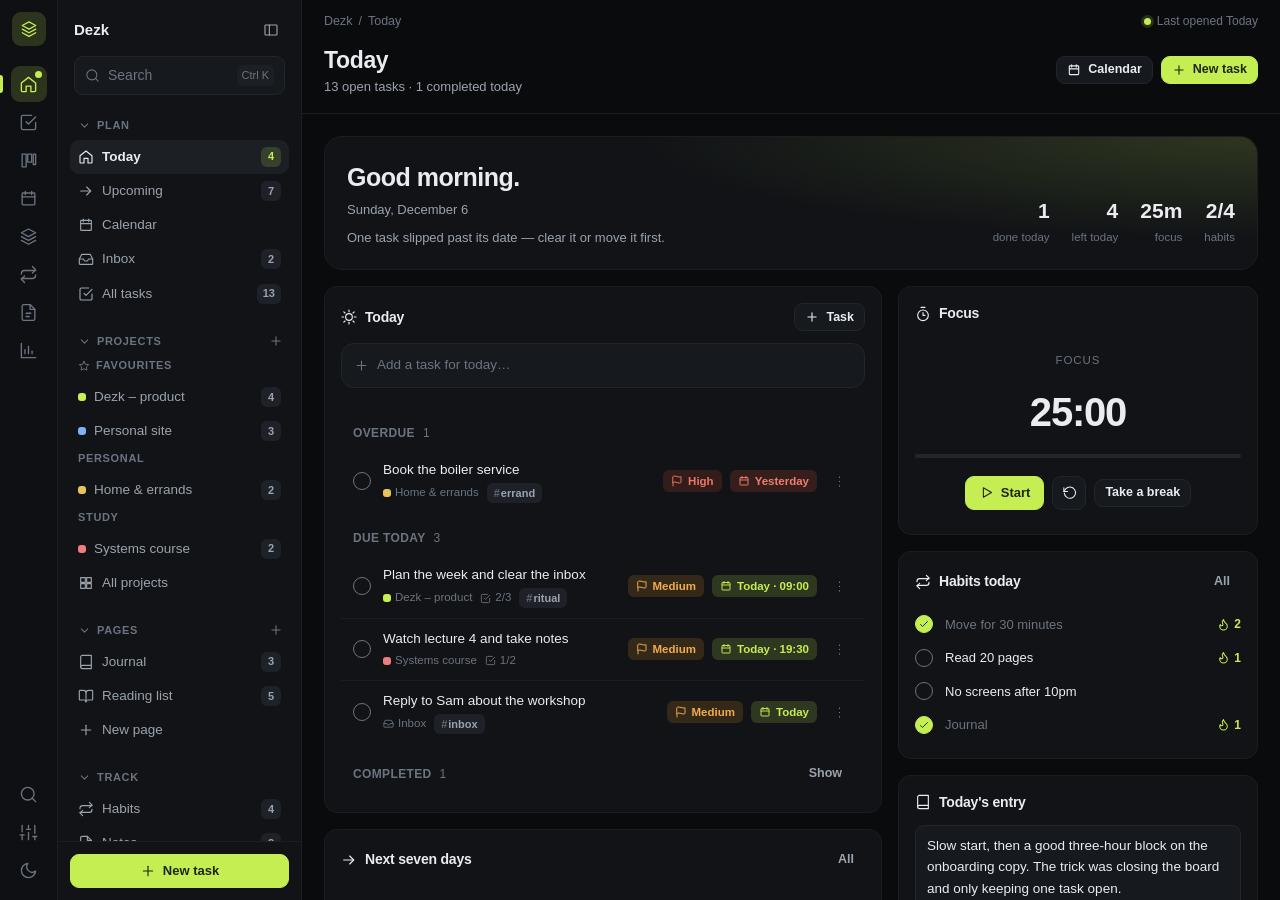
==== app/index.html @ 038cbd74 "Add Dezk, a local-first daily productivity deck A static web app under app/ — no build step, no depe" ====
<!doctype html>
<html lang="en" data-theme="dark">
<head>
<meta charset="utf-8" />
<meta name="viewport" content="width=device-width, initial-scale=1, viewport-fit=cover" />
<title>Dezk — daily deck</title>
<meta name="description" content="Dezk — a local-first daily productivity deck: tasks, project boards, habits, journal, reading list and custom pages." />
<meta name="color-scheme" content="dark light" />
<link rel="icon" href="assets/favicon.svg" type="image/svg+xml" />
<link rel="stylesheet" href="styles/tokens.css" />
<link rel="stylesheet" href="styles/base.css" />
<link rel="stylesheet" href="styles/layout.css" />
<link rel="stylesheet" href="styles/components.css" />
<link rel="stylesheet" href="styles/views.css" />
</head>
<body>
  <div id="app" class="app-shell" aria-busy="true"></div>
  <div id="overlays"></div>
  <noscript>Dezk needs JavaScript enabled.</noscript>
  <script type="module" src="src/main.js"></script>
</body>
</html>
---- app/styles/tokens.css ----
/* Design tokens. Dark is the default surface; light is a full re-map. */
:root {
  --accent-h: 76;
  --accent-s: 82%;
  --accent-l: 63%;

  --accent: hsl(var(--accent-h) var(--accent-s) var(--accent-l));
  --accent-soft: hsl(var(--accent-h) var(--accent-s) var(--accent-l) / 0.16);
  --accent-line: hsl(var(--accent-h) var(--accent-s) var(--accent-l) / 0.35);
  --accent-ink: hsl(var(--accent-h) 45% 10%);

  --radius-xs: 6px;
  --radius-sm: 9px;
  --radius-md: 13px;
  --radius-lg: 18px;
  --radius-xl: 26px;

  --space-1: 4px;
  --space-2: 8px;
  --space-3: 12px;
  --space-4: 16px;
  --space-5: 22px;
  --space-6: 30px;

  --rail-w: 58px;
  --side-w: 244px;
  --topbar-h: 62px;

  --font: "Inter", "SF Pro Text", -apple-system, BlinkMacSystemFont, "Segoe UI", Roboto, Helvetica, Arial, sans-serif;
  --mono: "JetBrains Mono", ui-monospace, SFMono-Regular, Menlo, Consolas, monospace;

  --ease: cubic-bezier(0.22, 0.61, 0.36, 1);
  --shadow-sm: 0 1px 2px rgb(0 0 0 / 0.4);
  --shadow-md: 0 8px 24px -8px rgb(0 0 0 / 0.55);
  --shadow-lg: 0 24px 60px -20px rgb(0 0 0 / 0.7);

  /* status hues, shared by both themes */
  --hue-high: 8;
  --hue-medium: 35;
  --hue-low: 200;
  --hue-done: 145;
}

:root, [data-theme="dark"] {
  --bg: #0a0b0d;
  --bg-rail: #0e1013;
  --panel: #111316;
  --panel-2: #16191d;
  --panel-3: #1c2025;
  --card: #15181c;
  --card-hover: #1a1e23;
  --line: #22262c;
  --line-soft: #1a1e22;
  --ink: #e9edf2;
  --ink-2: #9aa3ae;
  --ink-3: #6b7480;
  --ink-inv: #0a0b0d;
  --overlay: rgb(4 5 7 / 0.72);
  --track: #22262c;
  --chip: #1e2228;
  --scrim: rgb(255 255 255 / 0.04);
  --shadow-color: 0 0% 0%;
}

[data-theme="light"] {
  --bg: #f4f5f7;
  --bg-rail: #ffffff;
  --panel: #ffffff;
  --panel-2: #f7f8fa;
  --panel-3: #eef0f4;
  --card: #ffffff;
  --card-hover: #f7f8fa;
  --line: #e2e5ea;
  --line-soft: #ebedf1;
  --ink: #14171c;
  --ink-2: #5b636e;
  --ink-3: #8b929c;
  --ink-inv: #ffffff;
  --overlay: rgb(20 23 28 / 0.42);
  --track: #e4e7ec;
  --chip: #eef0f4;
  --scrim: rgb(16 18 22 / 0.03);
  --shadow-sm: 0 1px 2px rgb(16 18 22 / 0.08);
  --shadow-md: 0 10px 26px -12px rgb(16 18 22 / 0.22);
  --shadow-lg: 0 26px 60px -22px rgb(16 18 22 / 0.28);
}
---- app/styles/base.css ----
*, *::before, *::after { box-sizing: border-box; }
html, body { height: 100%; }
body {
  margin: 0;
  font-family: var(--font);
  font-size: 14px;
  line-height: 1.5;
  color: var(--ink);
  background: var(--bg);
  -webkit-font-smoothing: antialiased;
  text-rendering: optimizeLegibility;
  overflow: hidden;
}
h1, h2, h3, h4, p, figure { margin: 0; }
h1, h2, h3, h4 { font-weight: 620; letter-spacing: -0.015em; }
button, input, textarea, select { font: inherit; color: inherit; }
button { cursor: pointer; background: none; border: 0; padding: 0; }
a { color: inherit; text-decoration: none; }
ul, ol { margin: 0; padding: 0; list-style: none; }
svg { display: block; flex: none; }
[hidden] { display: none !important; }

:focus-visible { outline: 2px solid var(--accent); outline-offset: 2px; border-radius: var(--radius-xs); }
::selection { background: var(--accent-soft); color: var(--ink); }

::-webkit-scrollbar { width: 10px; height: 10px; }
::-webkit-scrollbar-track { background: transparent; }
::-webkit-scrollbar-thumb { background: var(--line); border: 3px solid transparent; background-clip: content-box; border-radius: 99px; }
::-webkit-scrollbar-thumb:hover { background-color: var(--ink-3); background-clip: content-box; }
* { scrollbar-width: thin; scrollbar-color: var(--line) transparent; }

.u-scroll { overflow-y: auto; overscroll-behavior: contain; }
.u-row { display: flex; align-items: center; gap: var(--space-2); }
.u-col { display: flex; flex-direction: column; }
.u-grow { flex: 1; min-width: 0; }
.u-truncate { overflow: hidden; text-overflow: ellipsis; white-space: nowrap; }
.u-clamp-2 { display: -webkit-box; -webkit-line-clamp: 2; -webkit-box-orient: vertical; overflow: hidden; }
.u-clamp-3 { display: -webkit-box; -webkit-line-clamp: 3; -webkit-box-orient: vertical; overflow: hidden; }
.u-muted { color: var(--ink-2); }
.u-dim { color: var(--ink-3); }
.u-sr {
  position: absolute; width: 1px; height: 1px; padding: 0; margin: -1px;
  overflow: hidden; clip: rect(0 0 0 0); white-space: nowrap; border: 0;
}
.u-mono { font-family: var(--mono); font-variant-numeric: tabular-nums; }

@media (prefers-reduced-motion: reduce) {
  *, *::before, *::after { animation-duration: 0.001ms !important; transition-duration: 0.001ms !important; }
}
---- app/styles/layout.css ----
.app-shell {
  display: grid;
  grid-template-columns: var(--rail-w) var(--side-w) 1fr;
  height: 100dvh;
  background: var(--bg);
}
.app-shell[data-sidebar="collapsed"] { grid-template-columns: var(--rail-w) 0 1fr; }

/* ---------- icon rail ---------- */
.rail {
  grid-column: 1;
  display: flex;
  flex-direction: column;
  align-items: center;
  gap: var(--space-2);
  padding: var(--space-3) 0;
  background: var(--bg-rail);
  border-right: 1px solid var(--line-soft);
  z-index: 3;
}
.rail__logo {
  width: 34px; height: 34px;
  display: grid; place-items: center;
  border-radius: var(--radius-sm);
  background: var(--accent-soft);
  color: var(--accent);
  margin-bottom: var(--space-3);
}
.rail__group { display: flex; flex-direction: column; gap: 2px; width: 100%; align-items: center; }
.rail__spacer { flex: 1; }
.rail__btn {
  position: relative;
  width: 36px; height: 36px;
  display: grid; place-items: center;
  border-radius: var(--radius-sm);
  color: var(--ink-3);
  transition: color 0.14s var(--ease), background 0.14s var(--ease);
}
.rail__btn:hover { color: var(--ink); background: var(--scrim); }
.rail__btn[aria-current="true"] { color: var(--accent); background: var(--accent-soft); }
.rail__btn[aria-current="true"]::before {
  content: ""; position: absolute; left: -11px; top: 50%; translate: 0 -50%;
  width: 3px; height: 18px; border-radius: 0 3px 3px 0; background: var(--accent);
}
.rail__dot {
  position: absolute; top: 5px; right: 5px;
  min-width: 7px; height: 7px; border-radius: 99px; background: var(--accent);
}

/* ---------- sidebar ---------- */
.sidebar {
  grid-column: 2;
  display: flex;
  flex-direction: column;
  min-height: 0;
  background: var(--panel);
  border-right: 1px solid var(--line-soft);
  overflow: hidden;
  z-index: 2;
}
.sidebar__head {
  display: flex; align-items: center; justify-content: space-between;
  gap: var(--space-2);
  padding: var(--space-4) var(--space-4) var(--space-3);
}
.sidebar__title { font-size: 15px; font-weight: 640; }
.sidebar__body { flex: 1; min-height: 0; overflow-y: auto; padding: 0 var(--space-3) var(--space-3); }
.sidebar__foot { padding: var(--space-3); border-top: 1px solid var(--line-soft); }

.seg {
  display: flex; gap: 2px; padding: 3px;
  background: var(--panel-2); border-radius: var(--radius-sm);
  margin: 0 var(--space-4) var(--space-3);
}
.seg__btn {
  flex: 1; padding: 6px 10px; border-radius: var(--radius-xs);
  font-size: 12.5px; font-weight: 550; color: var(--ink-3);
  transition: background 0.14s var(--ease), color 0.14s var(--ease);
}
.seg__btn:hover { color: var(--ink); }
.seg__btn[aria-pressed="true"] { background: var(--panel-3); color: var(--ink); box-shadow: var(--shadow-sm); }

.side-search {
  display: flex; align-items: center; gap: var(--space-2);
  margin: 0 var(--space-4) var(--space-4);
  padding: 8px 10px;
  border: 1px solid var(--line); border-radius: var(--radius-sm);
  background: var(--panel-2); color: var(--ink-3);
  width: calc(100% - var(--space-4) * 2);
  transition: border-color 0.14s var(--ease);
}
.side-search:hover { border-color: var(--ink-3); color: var(--ink-2); }
.side-search kbd {
  margin-left: auto; font-family: var(--font); font-size: 11px;
  padding: 2px 5px; border-radius: 5px; background: var(--panel-3); color: var(--ink-3);
}

.nav-section { margin-bottom: var(--space-4); }
.nav-section__head {
  display: flex; align-items: center; gap: 6px;
  width: 100%; padding: 6px var(--space-2);
  font-size: 11px; font-weight: 600; letter-spacing: 0.06em; text-transform: uppercase;
  color: var(--ink-3);
}
.nav-section__head:hover { color: var(--ink-2); }
.nav-section__head svg { transition: rotate 0.16s var(--ease); }
.nav-section[data-open="false"] .nav-section__head svg { rotate: -90deg; }
.nav-section[data-open="false"] .nav-section__list { display: none; }
.nav-section__add { margin-left: auto; color: var(--ink-3); display: grid; place-items: center; }
.nav-section__add:hover { color: var(--accent); }

.nav-item {
  display: flex; align-items: center; gap: var(--space-2);
  width: 100%; padding: 7px var(--space-2);
  border-radius: var(--radius-sm);
  color: var(--ink-2); font-size: 13.5px; text-align: left;
  transition: background 0.14s var(--ease), color 0.14s var(--ease);
}
.nav-item:hover { background: var(--panel-2); color: var(--ink); }
.nav-item[aria-current="page"] { background: var(--panel-3); color: var(--ink); font-weight: 560; }
.nav-item__swatch { width: 8px; height: 8px; border-radius: 3px; flex: none; }
.nav-item__hash { color: var(--ink-3); font-weight: 500; }
.nav-item__count {
  margin-left: auto; min-width: 20px; height: 20px; padding: 0 6px;
  display: grid; place-items: center;
  font-size: 11px; font-weight: 600; font-variant-numeric: tabular-nums;
  border-radius: 6px; background: var(--chip); color: var(--ink-2);
}
.nav-item[aria-current="page"] .nav-item__count { background: var(--accent-soft); color: var(--accent); }
.nav-item__count[data-tone="accent"] { background: var(--accent-soft); color: var(--accent); }

/* ---------- main column ---------- */
.main { grid-column: 3; display: flex; flex-direction: column; min-width: 0; min-height: 0; }

.topbar {
  display: flex; flex-direction: column; gap: var(--space-3);
  padding: var(--space-3) var(--space-5) var(--space-4);
  border-bottom: 1px solid var(--line-soft);
  background: var(--bg);
}
.topbar__crumbs { display: flex; align-items: center; gap: 6px; font-size: 12.5px; color: var(--ink-3); }
.topbar__crumbs a:hover { color: var(--ink-2); }
.topbar__status { margin-left: auto; display: flex; align-items: center; gap: 6px; font-size: 12px; }
.topbar__main { display: flex; align-items: center; gap: var(--space-3); flex-wrap: wrap; }
.topbar__title { display: flex; align-items: center; gap: var(--space-2); font-size: 23px; }
.topbar__sub { font-size: 13px; color: var(--ink-2); }
.topbar__tools { margin-left: auto; display: flex; align-items: center; gap: var(--space-2); }

.view { flex: 1; min-height: 0; overflow: auto; }
.view__inner { padding: var(--space-5); max-width: 1160px; }
.view--wide .view__inner { max-width: none; }

@media (max-width: 1080px) {
  /* The sidebar stops taking space and floats over the content instead. */
  .app-shell, .app-shell[data-sidebar="open"], .app-shell[data-sidebar="collapsed"] {
    grid-template-columns: var(--rail-w) 0 1fr;
  }
  .app-shell[data-sidebar="open"] .rail { z-index: 35; }
  .app-shell[data-sidebar="open"] .sidebar {
    position: fixed;
    inset: 0 auto 0 var(--rail-w);
    width: var(--side-w);
    z-index: 30;
    box-shadow: var(--shadow-lg);
  }
  .sidebar-scrim {
    position: fixed;
    inset: 0;
    z-index: 25;
    background: var(--overlay);
    animation: fade 0.16s var(--ease);
  }
}
@media (min-width: 1081px) {
  .sidebar-scrim { display: none; }
}
@media (max-width: 720px) {
  .view__inner { padding: var(--space-4); }
  .topbar { padding: var(--space-3) var(--space-4); }
  .topbar__title { font-size: 19px; }
  .topbar__main { align-items: flex-start; }
  .topbar__tools { margin-left: 0; width: 100%; flex-wrap: wrap; }
  .hero { padding: var(--space-4); }
  .hero__greet { font-size: 21px; }
  .hero__stats { margin-left: 0; width: 100%; justify-content: space-between; gap: var(--space-3); }
  .hero__stat { text-align: left; }
  .board { padding: var(--space-4); }
  .column { flex: 0 0 min(300px, 84vw); width: min(300px, 84vw); }
  .drawer { width: 100vw; }
  .filterbar { gap: 6px; }

  /* Stack each task row so long titles are not squeezed into one word a line. */
  .task-row { flex-wrap: wrap; row-gap: 6px; }
  .task-row__main { flex: 1 1 60%; }
  .task-row__side { width: 100%; padding-left: 30px; }
  .task-row__side .btn { margin-left: auto; }
  .today-cols { grid-template-columns: minmax(0, 1fr) !important; }
  .note-grid, .gallery { grid-template-columns: minmax(0, 1fr); }
  .drawer__row { grid-template-columns: 84px 1fr; }
}
---- app/styles/components.css ----
/* ---------- buttons ---------- */
.btn {
  display: inline-flex; align-items: center; justify-content: center; gap: 7px;
  height: 34px; padding: 0 13px;
  border: 1px solid var(--line); border-radius: var(--radius-sm);
  background: var(--panel-2); color: var(--ink);
  font-size: 13px; font-weight: 550; white-space: nowrap;
  transition: background 0.14s var(--ease), border-color 0.14s var(--ease), color 0.14s var(--ease), opacity 0.14s var(--ease);
}
.btn:hover { background: var(--panel-3); border-color: var(--ink-3); }
.btn:active { scale: 0.985; }
.btn[disabled] { opacity: 0.45; pointer-events: none; }
.btn--primary { background: var(--accent); border-color: var(--accent); color: var(--accent-ink); }
.btn--primary:hover { background: var(--accent); border-color: var(--accent); filter: brightness(1.08); }
.btn--ghost { background: transparent; border-color: transparent; color: var(--ink-2); }
.btn--ghost:hover { background: var(--panel-2); color: var(--ink); border-color: transparent; }
.btn--danger { color: hsl(var(--hue-high) 75% 62%); }
.btn--danger:hover { background: hsl(var(--hue-high) 75% 62% / 0.12); border-color: hsl(var(--hue-high) 75% 62% / 0.4); }
.btn--sm { height: 28px; padding: 0 10px; font-size: 12.5px; }
.btn--icon { width: 34px; padding: 0; }
.btn--icon.btn--sm { width: 28px; }
.btn--block { width: 100%; }
.btn--dashed { border-style: dashed; background: transparent; color: var(--ink-2); }
.btn--dashed:hover { color: var(--ink); background: var(--panel-2); }

/* ---------- form fields ---------- */
.field { display: flex; flex-direction: column; gap: 6px; }
.field__label { font-size: 12px; font-weight: 560; color: var(--ink-2); }
.field__hint { font-size: 11.5px; color: var(--ink-3); }
.input, .textarea, .select {
  width: 100%; padding: 9px 11px;
  border: 1px solid var(--line); border-radius: var(--radius-sm);
  background: var(--panel-2); color: var(--ink);
  font-size: 13.5px;
  transition: border-color 0.14s var(--ease), background 0.14s var(--ease);
}
.input::placeholder, .textarea::placeholder { color: var(--ink-3); }
.input:hover, .textarea:hover, .select:hover { border-color: var(--ink-3); }
.input:focus, .textarea:focus, .select:focus { outline: none; border-color: var(--accent); background: var(--panel); }
.textarea { resize: vertical; min-height: 84px; line-height: 1.6; }
.select { appearance: none; cursor: pointer; padding-right: 30px;
  background-image: linear-gradient(45deg, transparent 50%, var(--ink-3) 50%), linear-gradient(135deg, var(--ink-3) 50%, transparent 50%);
  background-position: calc(100% - 15px) 17px, calc(100% - 10px) 17px;
  background-size: 5px 5px, 5px 5px; background-repeat: no-repeat;
}
.input--ghost { background: transparent; border-color: transparent; padding: 4px 6px; }
.input--ghost:hover { background: var(--panel-2); border-color: transparent; }
.input--title { font-size: 18px; font-weight: 620; letter-spacing: -0.015em; }

.switch {
  position: relative; width: 38px; height: 22px; flex: none;
  border-radius: 99px; background: var(--track); border: 1px solid var(--line);
  transition: background 0.16s var(--ease), border-color 0.16s var(--ease);
}
.switch::after {
  content: ""; position: absolute; top: 2px; left: 2px;
  width: 16px; height: 16px; border-radius: 99px; background: var(--ink-2);
  transition: translate 0.16s var(--ease), background 0.16s var(--ease);
}
.switch[aria-checked="true"] { background: var(--accent); border-color: var(--accent); }
.switch[aria-checked="true"]::after { translate: 16px 0; background: var(--accent-ink); }

.check {
  width: 18px; height: 18px; flex: none;
  display: grid; place-items: center;
  border: 1.6px solid var(--ink-3); border-radius: 6px;
  color: transparent;
  transition: border-color 0.14s var(--ease), background 0.14s var(--ease), color 0.14s var(--ease);
}
.check:hover { border-color: var(--accent); }
.check[aria-checked="true"] { background: var(--accent); border-color: var(--accent); color: var(--accent-ink); }
.check--round { border-radius: 99px; }

/* ---------- chips, tags, badges ---------- */
.chip {
  display: inline-flex; align-items: center; gap: 5px;
  height: 22px; padding: 0 8px;
  border-radius: var(--radius-xs);
  background: var(--chip); color: var(--ink-2);
  font-size: 11.5px; font-weight: 560; white-space: nowrap;
}
.chip svg { width: 12px; height: 12px; }
.chip--accent { background: var(--accent-soft); color: var(--accent); }
.chip--high { background: hsl(var(--hue-high) 70% 55% / 0.16); color: hsl(var(--hue-high) 80% 66%); }
.chip--medium { background: hsl(var(--hue-medium) 80% 55% / 0.16); color: hsl(var(--hue-medium) 85% 62%); }
.chip--low { background: hsl(var(--hue-low) 70% 55% / 0.16); color: hsl(var(--hue-low) 75% 66%); }
.chip--done { background: hsl(var(--hue-done) 60% 45% / 0.16); color: hsl(var(--hue-done) 60% 55%); }
.chip--overdue { background: hsl(var(--hue-high) 70% 55% / 0.18); color: hsl(var(--hue-high) 80% 68%); }
.chip--button { cursor: pointer; }
.chip--button:hover { filter: brightness(1.15); }
.chip__x { display: grid; place-items: center; opacity: 0.6; }
.chip__x:hover { opacity: 1; }

.tag {
  display: inline-flex; align-items: center; height: 20px; padding: 0 7px;
  border-radius: var(--radius-xs); font-size: 11px; font-weight: 550;
  background: var(--chip); color: var(--ink-2);
}
.tag::before { content: "#"; opacity: 0.55; margin-right: 1px; }

.dot { width: 7px; height: 7px; border-radius: 99px; flex: none; background: var(--ink-3); }
.dot--live { background: var(--accent); box-shadow: 0 0 0 3px var(--accent-soft); }

/* ---------- avatars ---------- */
.avatars { display: flex; align-items: center; }
.avatars > * + * { margin-left: -8px; }
.avatar {
  width: 26px; height: 26px; border-radius: 99px;
  display: grid; place-items: center;
  font-size: 10.5px; font-weight: 650; letter-spacing: 0.02em;
  color: var(--ink-inv);
  border: 2px solid var(--bg);
  background: var(--accent);
}
.avatar--more { background: var(--panel-3); color: var(--ink-2); }
.avatar--lg { width: 34px; height: 34px; font-size: 13px; }

/* ---------- cards & panels ---------- */
.panel {
  background: var(--panel); border: 1px solid var(--line-soft);
  border-radius: var(--radius-md);
}
.panel__head {
  display: flex; align-items: center; gap: var(--space-2);
  padding: var(--space-4) var(--space-4) var(--space-3);
}
.panel__title { font-size: 14px; font-weight: 600; }
.panel__body { padding: 0 var(--space-4) var(--space-4); }
.panel__tools { margin-left: auto; display: flex; align-items: center; gap: 4px; }

.stat {
  display: flex; flex-direction: column; gap: 4px;
  padding: var(--space-4);
  background: var(--panel); border: 1px solid var(--line-soft); border-radius: var(--radius-md);
}
.stat__label { font-size: 11.5px; font-weight: 560; color: var(--ink-3); text-transform: uppercase; letter-spacing: 0.05em; }
.stat__value { font-size: 26px; font-weight: 640; letter-spacing: -0.02em; font-variant-numeric: tabular-nums; }
.stat__meta { font-size: 12px; color: var(--ink-2); }

.progress { height: 6px; border-radius: 99px; background: var(--track); overflow: hidden; }
.progress__fill { height: 100%; border-radius: 99px; background: var(--accent); transition: width 0.3s var(--ease); }
.progress--thin { height: 4px; }

.ring { display: grid; place-items: center; position: relative; }
.ring__text { position: absolute; font-size: 12px; font-weight: 620; font-variant-numeric: tabular-nums; }

/* ---------- empty state ---------- */
.empty {
  display: flex; flex-direction: column; align-items: center; gap: var(--space-3);
  padding: var(--space-6) var(--space-4); text-align: center;
  color: var(--ink-2);
}
.empty__art {
  width: 74px; height: 74px; display: grid; place-items: center;
  border-radius: var(--radius-lg); background: var(--panel-2); color: var(--ink-3);
  border: 1px solid var(--line-soft);
}
.empty__title { font-size: 14.5px; font-weight: 600; color: var(--ink); }
.empty__text { font-size: 13px; max-width: 46ch; }

/* ---------- menu / dropdown ---------- */
.menu {
  position: fixed; z-index: 60; min-width: 190px; padding: 5px;
  background: var(--panel-2); border: 1px solid var(--line); border-radius: var(--radius-md);
  box-shadow: var(--shadow-lg);
  animation: pop 0.12s var(--ease);
}
.menu__item {
  display: flex; align-items: center; gap: var(--space-2);
  width: 100%; padding: 7px 9px; border-radius: var(--radius-xs);
  font-size: 13px; color: var(--ink-2); text-align: left;
}
.menu__item:hover, .menu__item[data-active="true"] { background: var(--panel-3); color: var(--ink); }
.menu__item[data-danger="true"] { color: hsl(var(--hue-high) 75% 62%); }
.menu__item[data-danger="true"]:hover { background: hsl(var(--hue-high) 75% 62% / 0.12); }
.menu__item kbd, .menu__hint { margin-left: auto; font-size: 11px; color: var(--ink-3); font-family: var(--font); }
.menu__sep { height: 1px; margin: 5px 0; background: var(--line); }
.menu__label { padding: 6px 9px 4px; font-size: 11px; font-weight: 600; letter-spacing: 0.05em; text-transform: uppercase; color: var(--ink-3); }

/* ---------- modal & drawer ---------- */
.scrim {
  position: fixed; inset: 0; z-index: 50;
  background: var(--overlay); backdrop-filter: blur(3px);
  animation: fade 0.16s var(--ease);
}
.modal {
  position: fixed; z-index: 55; inset: 0; margin: auto;
  width: min(560px, calc(100vw - 32px)); height: fit-content; max-height: calc(100dvh - 64px);
  display: flex; flex-direction: column;
  background: var(--panel); border: 1px solid var(--line); border-radius: var(--radius-lg);
  box-shadow: var(--shadow-lg);
  animation: rise 0.18s var(--ease);
}
.modal--wide { width: min(760px, calc(100vw - 32px)); }
.modal__head { display: flex; align-items: center; gap: var(--space-3); padding: var(--space-4) var(--space-5); border-bottom: 1px solid var(--line-soft); }
.modal__title { font-size: 15.5px; font-weight: 620; }
.modal__body { padding: var(--space-5); overflow-y: auto; display: flex; flex-direction: column; gap: var(--space-4); }
.modal__foot { display: flex; align-items: center; gap: var(--space-2); padding: var(--space-4) var(--space-5); border-top: 1px solid var(--line-soft); }
.modal__foot > .u-grow { flex: 1; }

.drawer {
  position: fixed; z-index: 55; top: 0; right: 0; bottom: 0;
  width: min(460px, 100vw);
  display: flex; flex-direction: column;
  background: var(--panel); border-left: 1px solid var(--line);
  box-shadow: var(--shadow-lg);
  animation: slide-in 0.2s var(--ease);
}
.drawer__head { display: flex; align-items: center; gap: var(--space-2); padding: var(--space-3) var(--space-4); border-bottom: 1px solid var(--line-soft); }
.drawer__body { flex: 1; overflow-y: auto; padding: var(--space-4); display: flex; flex-direction: column; gap: var(--space-4); }
.drawer__foot { padding: var(--space-3) var(--space-4); border-top: 1px solid var(--line-soft); display: flex; gap: var(--space-2); }
.drawer__row { display: grid; grid-template-columns: 104px 1fr; align-items: center; gap: var(--space-3); }
.drawer__row > .field__label { padding-top: 0; }

/* ---------- command palette ---------- */
.palette {
  position: fixed; z-index: 55; left: 50%; top: 14vh; translate: -50% 0;
  width: min(620px, calc(100vw - 32px)); max-height: 66vh;
  display: flex; flex-direction: column;
  background: var(--panel); border: 1px solid var(--line); border-radius: var(--radius-lg);
  box-shadow: var(--shadow-lg); overflow: hidden;
  animation: rise 0.18s var(--ease);
}
.palette__search { display: flex; align-items: center; gap: var(--space-3); padding: var(--space-4); border-bottom: 1px solid var(--line-soft); color: var(--ink-3); }
.palette__input { flex: 1; background: none; border: 0; outline: none; font-size: 15px; color: var(--ink); }
.palette__input::placeholder { color: var(--ink-3); }
.palette__list { overflow-y: auto; padding: 6px; }
.palette__group { padding: 8px 10px 4px; font-size: 11px; font-weight: 600; letter-spacing: 0.05em; text-transform: uppercase; color: var(--ink-3); }
.palette__item {
  display: flex; align-items: center; gap: var(--space-3);
  width: 100%; padding: 9px 10px; border-radius: var(--radius-sm);
  text-align: left; color: var(--ink-2);
}
.palette__item[data-active="true"] { background: var(--panel-3); color: var(--ink); }
.palette__icon { width: 26px; height: 26px; display: grid; place-items: center; border-radius: var(--radius-xs); background: var(--panel-3); color: var(--ink-2); flex: none; }
.palette__item[data-active="true"] .palette__icon { background: var(--accent-soft); color: var(--accent); }
.palette__foot { display: flex; align-items: center; gap: var(--space-4); padding: 9px var(--space-4); border-top: 1px solid var(--line-soft); font-size: 11.5px; color: var(--ink-3); }
.palette__foot kbd { padding: 2px 5px; border-radius: 5px; background: var(--panel-3); font-family: var(--font); font-size: 10.5px; }

/* ---------- toast ---------- */
.toasts { position: fixed; z-index: 70; bottom: var(--space-4); left: 50%; translate: -50% 0; display: flex; flex-direction: column; gap: var(--space-2); align-items: center; }
.toast {
  display: flex; align-items: center; gap: var(--space-3);
  padding: 10px 14px; border-radius: var(--radius-sm);
  background: var(--panel-3); border: 1px solid var(--line); color: var(--ink);
  box-shadow: var(--shadow-lg); font-size: 13px;
  animation: rise 0.18s var(--ease);
}
.toast__action { color: var(--accent); font-weight: 600; font-size: 12.5px; }

/* ---------- misc ---------- */
.kbd {
  display: inline-grid; place-items: center; min-width: 20px; height: 20px; padding: 0 5px;
  border-radius: 5px; background: var(--panel-3); border: 1px solid var(--line);
  font-size: 11px; color: var(--ink-2);
}
.divider { height: 1px; background: var(--line-soft); }
.divider--v { width: 1px; height: 20px; background: var(--line); }

@keyframes fade { from { opacity: 0; } }
@keyframes pop { from { opacity: 0; scale: 0.97; } }
@keyframes rise { from { opacity: 0; translate: 0 8px; } }
@keyframes slide-in { from { translate: 24px 0; opacity: 0; } }
---- app/styles/views.css ----
/* ================= board / kanban ================= */
.board { display: flex; gap: var(--space-4); align-items: flex-start; padding: var(--space-5); min-height: 100%; }
.column {
  flex: 0 0 310px; width: 310px;
  display: flex; flex-direction: column; gap: var(--space-3);
  max-height: 100%;
}
.column__head { display: flex; align-items: center; gap: var(--space-2); padding: 0 2px; }
.column__name { font-size: 13.5px; font-weight: 600; }
.column__count { font-size: 12px; color: var(--ink-3); font-variant-numeric: tabular-nums; }
.column__tools { margin-left: auto; display: flex; gap: 2px; }
.column__list { display: flex; flex-direction: column; gap: var(--space-3); min-height: 60px; border-radius: var(--radius-md); }
.column__list[data-dropping="true"] { background: var(--accent-soft); outline: 1px dashed var(--accent-line); outline-offset: 3px; }

.tcard {
  display: flex; flex-direction: column; gap: var(--space-3);
  padding: var(--space-3); text-align: left; width: 100%;
  background: var(--card); border: 1px solid var(--line-soft); border-radius: var(--radius-md);
  transition: background 0.14s var(--ease), border-color 0.14s var(--ease), translate 0.14s var(--ease);
  cursor: grab;
}
.tcard:hover { background: var(--card-hover); border-color: var(--line); }
.tcard[data-dragging="true"] { opacity: 0.45; cursor: grabbing; }
.tcard__top { display: flex; align-items: center; gap: 6px; }
.tcard__menu { margin-left: auto; color: var(--ink-3); display: grid; place-items: center; opacity: 0; transition: opacity 0.14s var(--ease); }
.tcard:hover .tcard__menu, .tcard__menu:focus-visible { opacity: 1; }
.tcard__title { font-size: 13.5px; font-weight: 580; line-height: 1.4; }
.tcard__desc { font-size: 12.5px; color: var(--ink-2); line-height: 1.55; }
.tcard__more { color: var(--ink-3); text-decoration: underline; text-underline-offset: 2px; }
.tcard__foot { display: flex; align-items: center; gap: var(--space-3); }
.tcard__meta { margin-left: auto; display: flex; align-items: center; gap: var(--space-3); color: var(--ink-3); font-size: 11.5px; }
.tcard__meta span { display: inline-flex; align-items: center; gap: 4px; }
.tcard__progress { display: flex; align-items: center; gap: var(--space-2); }
.tcard__progress .progress { flex: 1; }
.tcard__progress b { font-size: 11px; font-weight: 600; color: var(--ink-2); font-variant-numeric: tabular-nums; }
.tcard--done .tcard__title { color: var(--ink-3); text-decoration: line-through; }

.newcard {
  display: flex; flex-direction: column; gap: var(--space-3);
  padding: var(--space-4);
  background: var(--panel); border: 1px solid var(--line-soft); border-radius: var(--radius-md);
}
.newcard__art {
  height: 118px; border-radius: var(--radius-sm); background: var(--panel-2);
  display: grid; place-items: center; color: var(--ink-3);
  border: 1px solid var(--line-soft);
}
.newcard__title { font-size: 13.5px; font-weight: 600; }
.newcard__text { font-size: 12.5px; color: var(--ink-2); line-height: 1.55; }

/* ================= task list ================= */
.tasklist { display: flex; flex-direction: column; }
.task-row {
  display: flex; align-items: center; gap: var(--space-3);
  padding: 10px var(--space-3);
  border-bottom: 1px solid var(--line-soft);
  transition: background 0.12s var(--ease);
}
.task-row:hover { background: var(--panel-2); }
.task-row:last-child { border-bottom: 0; }
.task-row__main { flex: 1; min-width: 0; display: flex; flex-direction: column; gap: 3px; cursor: pointer; text-align: left; }
.task-row__title { font-size: 13.5px; font-weight: 520; }
.task-row__sub { display: flex; align-items: center; gap: var(--space-2); font-size: 11.5px; color: var(--ink-3); flex-wrap: wrap; }
.task-row__side { display: flex; align-items: center; gap: var(--space-2); }
.task-row[data-done="true"] .task-row__title { color: var(--ink-3); text-decoration: line-through; }
.task-row__drag { color: var(--ink-3); opacity: 0; cursor: grab; }
.task-row:hover .task-row__drag { opacity: 1; }

.group-head {
  display: flex; align-items: center; gap: var(--space-2);
  padding: var(--space-4) var(--space-3) var(--space-2);
  font-size: 12px; font-weight: 620; letter-spacing: 0.03em; text-transform: uppercase; color: var(--ink-3);
}
.group-head__count { font-variant-numeric: tabular-nums; color: var(--ink-3); font-weight: 500; }

.quickadd {
  display: flex; align-items: center; gap: var(--space-2);
  padding: 6px 8px 6px 12px;
  background: var(--panel-2); border: 1px solid var(--line); border-radius: var(--radius-md);
  transition: border-color 0.14s var(--ease);
}
.quickadd:focus-within { border-color: var(--accent); }
.quickadd__input { flex: 1; background: none; border: 0; outline: none; font-size: 13.5px; padding: 5px 0; }
.quickadd__input::placeholder { color: var(--ink-3); }
.quickadd__hint { display: flex; align-items: center; gap: 6px; font-size: 11px; color: var(--ink-3); flex-wrap: wrap; }

.filterbar { display: flex; align-items: center; gap: var(--space-2); flex-wrap: wrap; margin-bottom: var(--space-4); }

/* ================= today ================= */
.today-grid {
  display: grid; gap: var(--space-4);
  grid-template-columns: repeat(auto-fit, minmax(255px, 1fr));
}
.hero {
  display: flex; align-items: flex-end; gap: var(--space-4); flex-wrap: wrap;
  padding: var(--space-5);
  border: 1px solid var(--line-soft); border-radius: var(--radius-lg);
  background:
    radial-gradient(120% 140% at 100% 0%, var(--accent-soft), transparent 55%),
    var(--panel);
  margin-bottom: var(--space-4);
}
.hero__greet { font-size: 25px; letter-spacing: -0.02em; }
.hero__date { font-size: 13px; color: var(--ink-2); margin-top: 4px; }
.hero__stats { margin-left: auto; display: flex; gap: var(--space-5); }
.hero__stat { text-align: right; }
.hero__stat b { display: block; font-size: 21px; font-weight: 640; font-variant-numeric: tabular-nums; }
.hero__stat span { font-size: 11.5px; color: var(--ink-3); }

.mini-task { display: flex; align-items: center; gap: var(--space-3); padding: 7px 0; }
.mini-task__title { font-size: 13px; }
.mini-task[data-done="true"] .mini-task__title { color: var(--ink-3); }

.agenda-row { display: flex; gap: var(--space-3); padding: 8px 0; border-bottom: 1px solid var(--line-soft); }
.agenda-row:last-child { border-bottom: 0; }
.agenda-row__time { width: 58px; flex: none; font-size: 12px; color: var(--ink-3); font-variant-numeric: tabular-nums; padding-top: 1px; }

/* ================= focus timer ================= */
.timer { display: flex; flex-direction: column; align-items: center; gap: var(--space-3); padding: var(--space-4) 0 var(--space-2); }
.timer__clock { font-size: 40px; font-weight: 640; letter-spacing: -0.03em; font-variant-numeric: tabular-nums; }
.timer__mode { font-size: 11.5px; text-transform: uppercase; letter-spacing: 0.08em; color: var(--ink-3); }
.timer__pill {
  display: inline-flex; align-items: center; gap: 6px; height: 28px; padding: 0 10px;
  border-radius: 99px; background: var(--accent-soft); color: var(--accent);
  font-size: 12.5px; font-weight: 600; font-variant-numeric: tabular-nums;
}

/* ================= habits ================= */
.habit-row {
  display: flex; align-items: center; gap: var(--space-3);
  padding: var(--space-3) 0; border-bottom: 1px solid var(--line-soft);
}
.habit-row:last-child { border-bottom: 0; }
.habit-row__name { font-size: 13.5px; font-weight: 550; }
.habit-week { display: flex; gap: 5px; margin-left: auto; }
.habit-day {
  width: 28px; display: flex; flex-direction: column; align-items: center; gap: 4px;
  font-size: 10px; color: var(--ink-3);
}
.habit-day__box {
  width: 26px; height: 26px; border-radius: 8px;
  background: var(--panel-2); border: 1px solid var(--line);
  display: grid; place-items: center; color: transparent;
  transition: background 0.14s var(--ease), border-color 0.14s var(--ease), color 0.14s var(--ease);
}
.habit-day__box:hover { border-color: var(--accent-line); }
.habit-day__box[data-on="true"] { background: var(--accent); border-color: var(--accent); color: var(--accent-ink); }
.habit-day__box[data-today="true"] { box-shadow: 0 0 0 2px var(--bg), 0 0 0 3px var(--accent-line); }
.habit-day__box[disabled] { opacity: 0.45; pointer-events: none; }

.heatmap { display: grid; grid-auto-flow: column; grid-template-rows: repeat(7, 11px); gap: 3px; overflow-x: auto; padding-bottom: 4px; }
.heatmap__cell { width: 11px; height: 11px; border-radius: 3px; background: var(--panel-2); border: 1px solid var(--line-soft); }
.streak { display: inline-flex; align-items: center; gap: 4px; font-size: 12px; font-weight: 620; color: var(--accent); font-variant-numeric: tabular-nums; }

/* ================= notes / journal ================= */
.note-grid { display: grid; gap: var(--space-3); grid-template-columns: repeat(auto-fill, minmax(238px, 1fr)); }
.note-card {
  display: flex; flex-direction: column; gap: var(--space-2);
  padding: var(--space-4); min-height: 132px; text-align: left;
  background: var(--card); border: 1px solid var(--line-soft); border-radius: var(--radius-md);
  transition: background 0.14s var(--ease), border-color 0.14s var(--ease);
}
.note-card:hover { background: var(--card-hover); border-color: var(--line); }
.note-card__title { font-size: 13.5px; font-weight: 600; }
.note-card__body { font-size: 12.5px; color: var(--ink-2); line-height: 1.55; white-space: pre-wrap; flex: 1; }
.note-card__foot { display: flex; align-items: center; gap: 6px; font-size: 11px; color: var(--ink-3); flex-wrap: wrap; }

.editor { display: flex; flex-direction: column; gap: var(--space-3); height: 100%; }
.editor__area {
  flex: 1; min-height: 340px; resize: none; line-height: 1.7; font-size: 14px;
  padding: var(--space-4);
}

/* ================= collection pages ================= */
.table-wrap { overflow-x: auto; border: 1px solid var(--line-soft); border-radius: var(--radius-md); background: var(--panel); }
.table { width: 100%; border-collapse: collapse; font-size: 13px; }
.table th {
  text-align: left; font-size: 11px; font-weight: 600; letter-spacing: 0.05em; text-transform: uppercase;
  color: var(--ink-3); padding: 10px var(--space-3); border-bottom: 1px solid var(--line);
  white-space: nowrap; background: var(--panel-2); position: sticky; top: 0; z-index: 1;
}
.table td { padding: 9px var(--space-3); border-bottom: 1px solid var(--line-soft); vertical-align: middle; }
.table tr:last-child td { border-bottom: 0; }
.table tbody tr:hover { background: var(--panel-2); }
.table td.is-primary { font-weight: 560; }
.table__row-open { color: var(--ink-3); opacity: 0; }
.table tr:hover .table__row-open { opacity: 1; }

.board-scroll { overflow-x: auto; padding-bottom: 6px; }

.gallery { display: grid; gap: var(--space-3); grid-template-columns: repeat(auto-fill, minmax(212px, 1fr)); }
.gcard {
  display: flex; flex-direction: column; gap: var(--space-2); padding: var(--space-3); text-align: left;
  background: var(--card); border: 1px solid var(--line-soft); border-radius: var(--radius-md);
  transition: background 0.14s var(--ease), border-color 0.14s var(--ease);
}
.gcard:hover { background: var(--card-hover); border-color: var(--line); }
.gcard__cover {
  height: 104px; border-radius: var(--radius-sm); display: grid; place-items: center;
  background: var(--panel-2); color: var(--ink-3); font-size: 26px; font-weight: 600;
  border: 1px solid var(--line-soft);
}
.gcard__title { font-size: 13px; font-weight: 600; }
.gcard__meta { display: flex; align-items: center; gap: 6px; font-size: 11.5px; color: var(--ink-3); flex-wrap: wrap; }

.rating { display: inline-flex; gap: 2px; color: var(--ink-3); }
.rating__star[data-on="true"] { color: hsl(var(--hue-medium) 85% 60%); }
.rating--interactive .rating__star { cursor: pointer; }
.rating--interactive .rating__star:hover { color: hsl(var(--hue-medium) 85% 60%); }

/* ================= calendar ================= */
.cal { border: 1px solid var(--line-soft); border-radius: var(--radius-md); overflow: hidden; background: var(--panel); }
.cal__grid { display: grid; grid-template-columns: repeat(7, 1fr); }
.cal__dow {
  padding: 9px; text-align: center; font-size: 11px; font-weight: 600; letter-spacing: 0.05em;
  text-transform: uppercase; color: var(--ink-3); border-bottom: 1px solid var(--line); background: var(--panel-2);
}
.cal__cell {
  min-height: 104px; padding: 7px; border-right: 1px solid var(--line-soft); border-bottom: 1px solid var(--line-soft);
  display: flex; flex-direction: column; gap: 4px; text-align: left; align-items: stretch;
  transition: background 0.12s var(--ease);
}
.cal__cell:hover { background: var(--panel-2); }
.cal__cell:nth-child(7n) { border-right: 0; }
.cal__cell[data-muted="true"] { background: var(--scrim); }
.cal__num { font-size: 12px; color: var(--ink-3); font-variant-numeric: tabular-nums; }
.cal__cell[data-today="true"] .cal__num {
  color: var(--accent-ink); background: var(--accent); width: 21px; height: 21px;
  display: grid; place-items: center; border-radius: 99px; font-weight: 650;
}
.cal__pill {
  font-size: 11px; padding: 2px 6px; border-radius: 5px; background: var(--chip); color: var(--ink-2);
  overflow: hidden; text-overflow: ellipsis; white-space: nowrap; text-align: left;
}
.cal__pill[data-done="true"] { opacity: 0.5; text-decoration: line-through; }

/* ================= review / stats ================= */
.bars { display: flex; align-items: flex-end; gap: 7px; height: 120px; }
.bars__col { flex: 1; display: flex; flex-direction: column; align-items: center; gap: 6px; height: 100%; justify-content: flex-end; }
.bars__bar { width: 100%; border-radius: 5px 5px 2px 2px; background: var(--accent-soft); min-height: 3px; transition: height 0.3s var(--ease); }
.bars__bar[data-peak="true"] { background: var(--accent); }
.bars__label { font-size: 10.5px; color: var(--ink-3); }

.legend { display: flex; flex-wrap: wrap; gap: var(--space-3); font-size: 12px; color: var(--ink-2); }
.legend__item { display: inline-flex; align-items: center; gap: 6px; }

/* ================= settings ================= */
.settings-row {
  display: flex; align-items: center; gap: var(--space-4);
  padding: var(--space-4) 0; border-bottom: 1px solid var(--line-soft);
}
.settings-row:last-child { border-bottom: 0; }
.settings-row__text { flex: 1; min-width: 0; }
.settings-row__title { font-size: 13.5px; font-weight: 560; }
.settings-row__desc { font-size: 12.5px; color: var(--ink-3); margin-top: 2px; }
.swatches { display: flex; gap: var(--space-2); flex-wrap: wrap; }
.swatch { width: 26px; height: 26px; border-radius: 99px; border: 2px solid transparent; transition: border-color 0.14s var(--ease); }
.swatch[aria-pressed="true"] { border-color: var(--ink); }

.field-row {
  display: flex; align-items: center; gap: var(--space-2);
  padding: var(--space-2); border: 1px solid var(--line-soft); border-radius: var(--radius-sm);
  background: var(--panel-2);
}

.today-cols { display: grid; gap: var(--space-4); grid-template-columns: minmax(0, 1.55fr) minmax(0, 1fr); align-items: start; }
@media (max-width: 1000px) { .today-cols { grid-template-columns: minmax(0, 1fr); } }
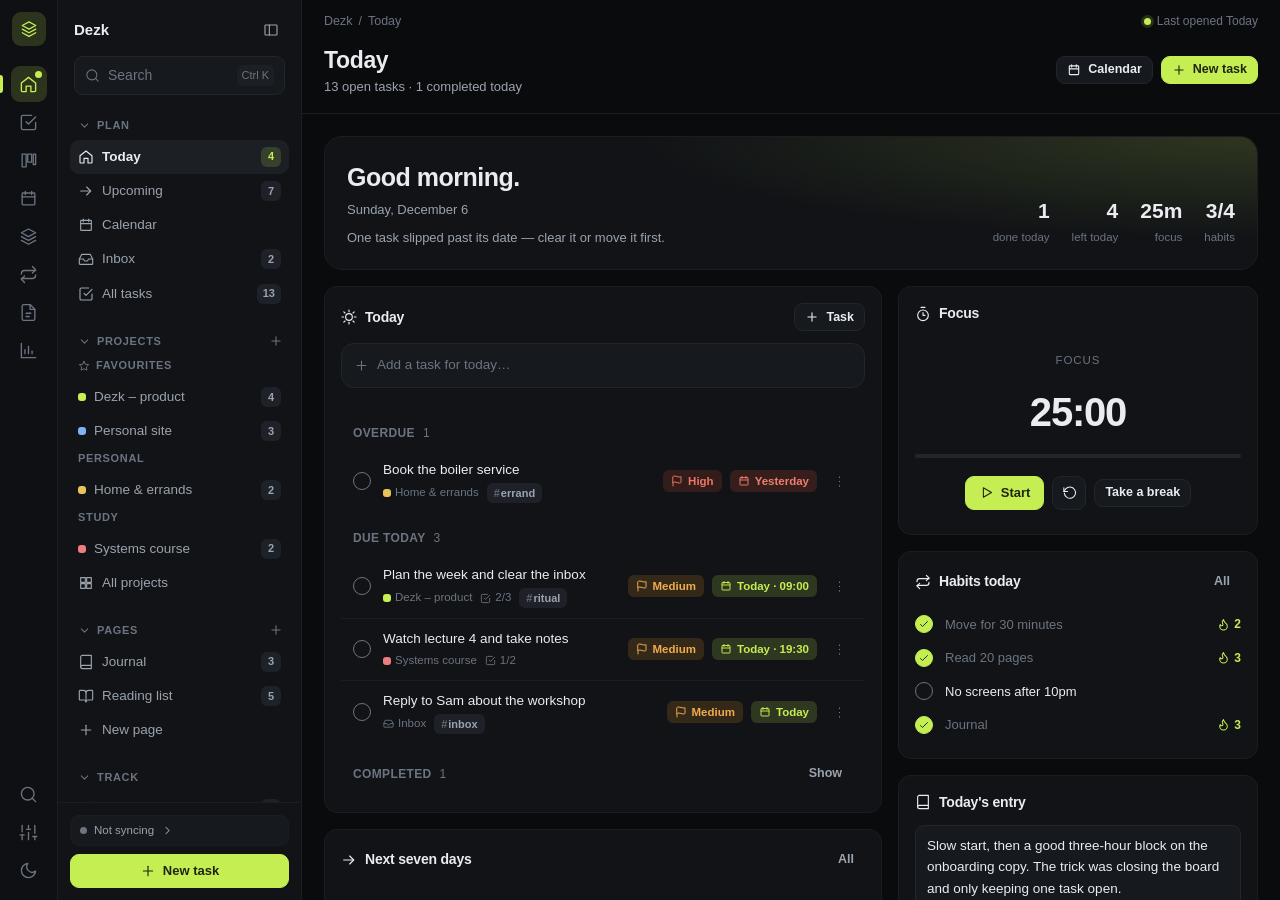
==== commit c6d7ddcb: "Sync Dezk across devices, and work offline Adds an optional sync server and makes the app offline-fi" ====
--- a/app/index.html
+++ b/app/index.html
@@ -7,6 +7,13 @@
 <meta name="description" content="Dezk — a local-first daily productivity deck: tasks, project boards, habits, journal, reading list and custom pages." />
 <meta name="color-scheme" content="dark light" />
 <link rel="icon" href="assets/favicon.svg" type="image/svg+xml" />
+<link rel="apple-touch-icon" href="assets/icon.svg" />
+<link rel="manifest" href="manifest.webmanifest" />
+<meta name="theme-color" content="#0a0b0d" media="(prefers-color-scheme: dark)" />
+<meta name="theme-color" content="#f4f5f7" media="(prefers-color-scheme: light)" />
+<meta name="apple-mobile-web-app-capable" content="yes" />
+<meta name="apple-mobile-web-app-status-bar-style" content="black-translucent" />
+<meta name="apple-mobile-web-app-title" content="Dezk" />
 <link rel="stylesheet" href="styles/tokens.css" />
 <link rel="stylesheet" href="styles/base.css" />
 <link rel="stylesheet" href="styles/layout.css" />
--- a/app/styles/components.css
+++ b/app/styles/components.css
@@ -261,3 +261,19 @@
 @keyframes pop { from { opacity: 0; scale: 0.97; } }
 @keyframes rise { from { opacity: 0; translate: 0 8px; } }
 @keyframes slide-in { from { translate: 24px 0; opacity: 0; } }
+
+/* ---------- sync pill ---------- */
+.syncpill {
+  display: flex; align-items: center; gap: 7px;
+  width: 100%; padding: 6px 9px; margin-bottom: var(--space-2);
+  border-radius: var(--radius-sm);
+  background: var(--panel-2); border: 1px solid var(--line-soft);
+  font-size: 11.5px; color: var(--ink-2); text-align: left;
+  transition: background 0.14s var(--ease), border-color 0.14s var(--ease);
+}
+.syncpill:hover { background: var(--panel-3); border-color: var(--line); color: var(--ink); }
+.syncpill__dot { width: 7px; height: 7px; border-radius: 99px; flex: none; }
+.syncpill[data-status="syncing"] .syncpill__dot { animation: pulse 1.1s var(--ease) infinite; }
+.syncpill[data-status="error"], .syncpill[data-status="offline"] { border-color: var(--line); }
+
+@keyframes pulse { 50% { opacity: 0.25; } }
